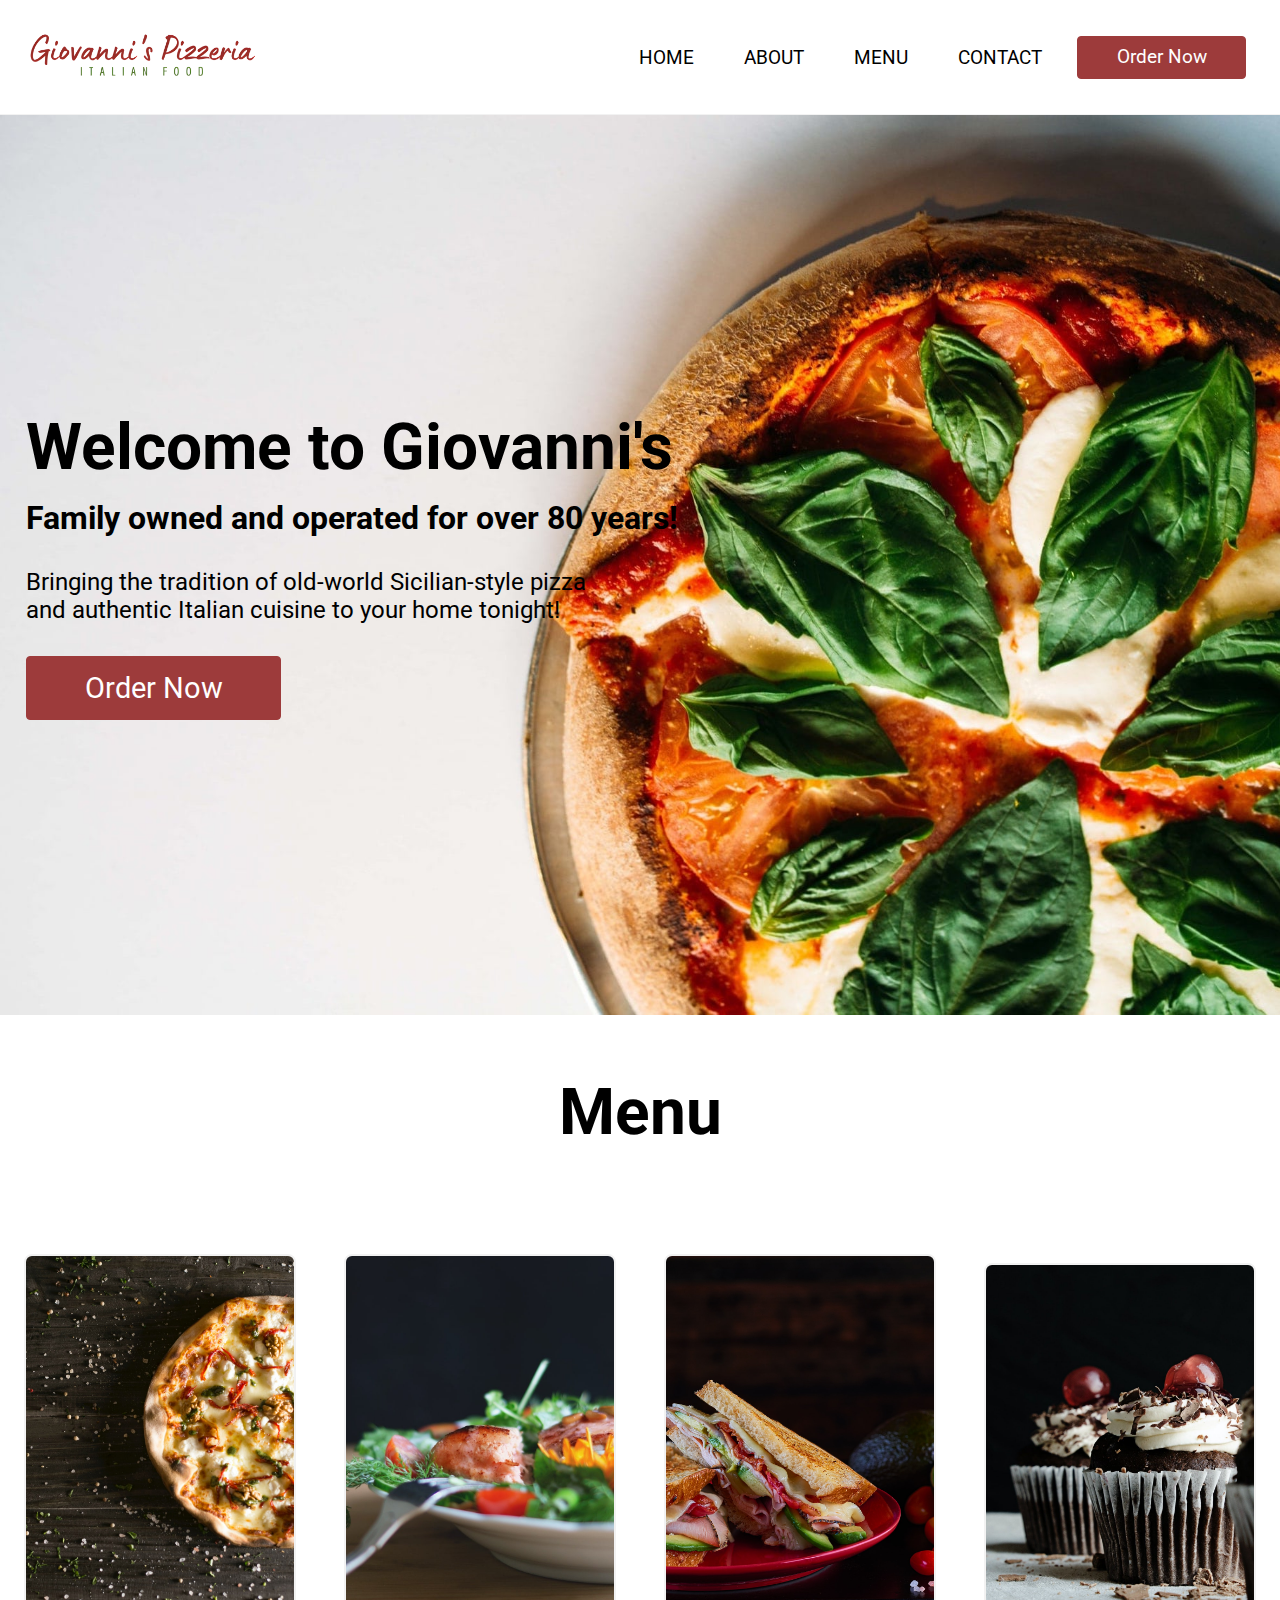
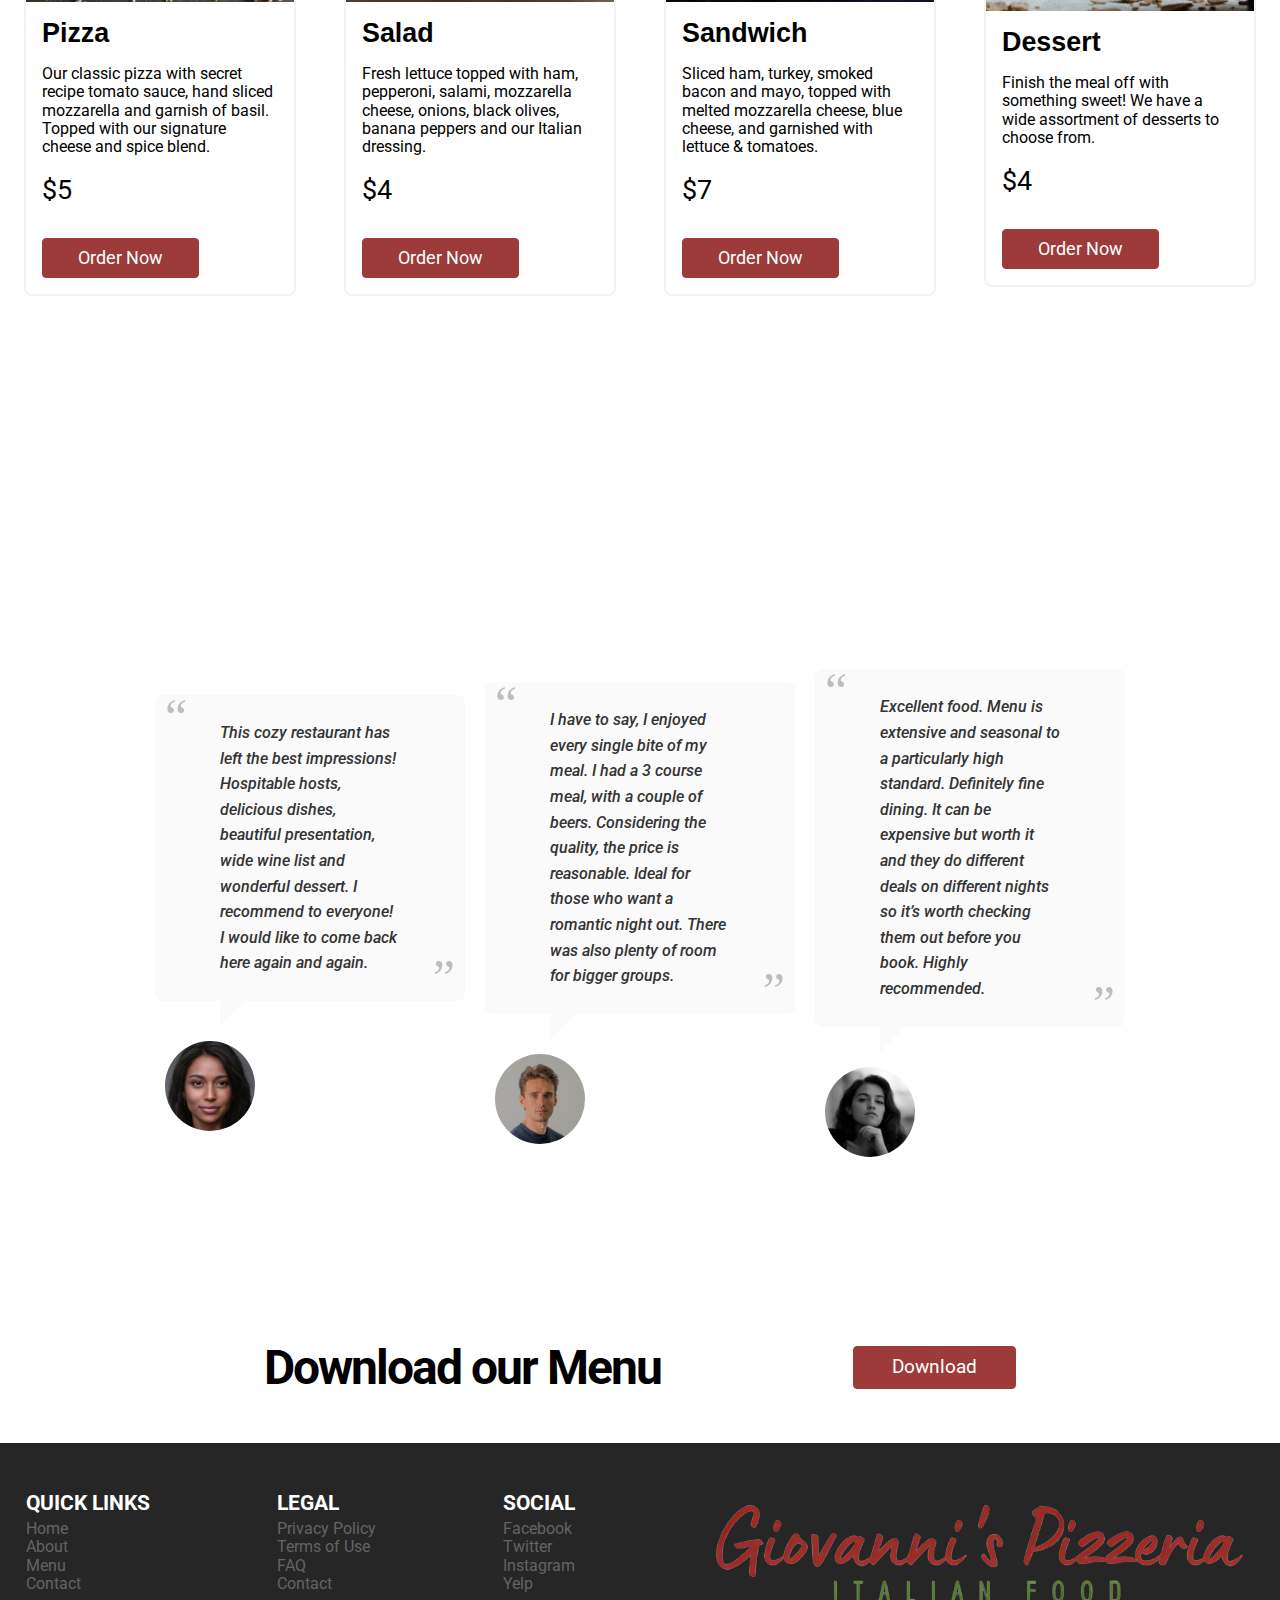
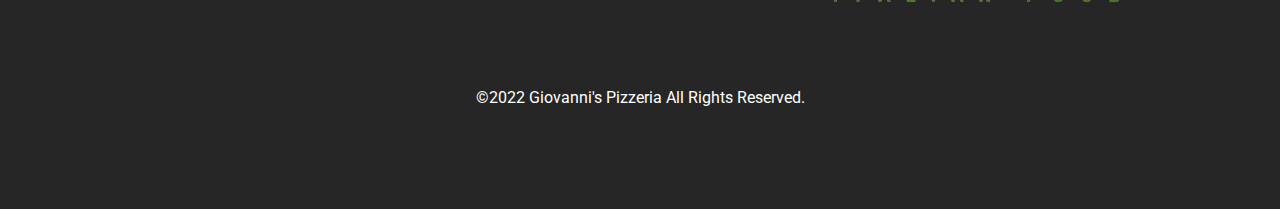
==== index.html @ cd360b67 "Fix: Added .png to the end of the tab icon images" ====
<!DOCTYPE html>
<html lang="en">

<head>
    <meta charset="UTF-8">
    <meta http-equiv="X-UA-Compatible" content="IE=edge">
    <meta name="viewport" content="width=device-width, initial-scale=1.0">
    <meta http-equiv="X-UA-Compatible" content="ie=edge">
    <title>Giovanni's Pizzeria</title>
    <link rel="shortcut icon" type="image/x-icon" href="/Images/GiovannisPizzeria_Icon.png">
    <link rel="apple-touch-icon" href="/Images/GiovannisPizzeria_Icon.png" />
    <meta name="title" content="Giovanni's Pizzeria Restaurant">
    <meta name="description" content="Giovanni's Pizzeria Restaurant">

    <!-- Open Graph / Facebook -->
    <meta property="og:type" content="website">
    <meta property="og:url" content="https://giovannispizzeria.netlify.app/">
    <meta property="og:title" content="Giovanni's Pizzeria Restaurant">
    <meta property="og:description" content="Giovanni's Pizzeria Restaurant">
    <meta property="og:image" content="/Images/GiovannisPizzeria_Photo.png">

    <!-- Twitter -->
    <meta property="twitter:card" content="summary_large_image">
    <meta property="twitter:url" content="https://giovannispizzeria.netlify.app/">
    <meta property="twitter:title" content="Giovanni's Pizzeria Restaurant">
    <meta property="twitter:description" content="Giovanni's Pizzeria Restaurant">
    <meta property="twitter:image" content="/Images/GiovannisPizzeria_Photo.png">

    <!--CSS-->
    <link rel="stylesheet" type="text/css" href="CSS/normalize.css">
    <link rel="stylesheet" type="text/css" href="CSS/style.css">
    <link rel="stylesheet" href="https://cdnjs.cloudflare.com/ajax/libs/font-awesome/6.1.1/css/all.min.css"
        integrity="sha512-KfkfwYDsLkIlwQp6LFnl8zNdLGxu9YAA1QvwINks4PhcElQSvqcyVLLD9aMhXd13uQjoXtEKNosOWaZqXgel0g=="
        crossorigin="anonymous" referrerpolicy="no-referrer" />

</head>

<body>
    <!-- NAVBAR SECTION -->
    <div class="header header-container">
        <header>
            <!-- <div class="brand"><h1>Website</h1></div> -->
            <div class="brand-logo">
                <a href="/index.html"><img src="/Images/GiovannisPizzeria_Logo.png" alt="Brand Logo" loading="lazy"></a>
            </div>
            <div class="navBar">
                <nav>
                    <ul class="nav-list">
                        <li><a href="/index.html">Home</a></li>
                        <li><a href="/about.html">About</a></li>
                        <li><a href="/menu.html">Menu</a></li>
                        <li><a href="/contact.html">Contact</a></li>
                    </ul>
                    <div class="navBar-button">
                        <a href="#">Order Now</a>
                    </div>
                </nav>
                <div class="hamburger-Menu">
                    <div class="bar"></div>
                </div>
            </div>
        </header>
    </div>
    <!-- END OF NAVBAR SECTION -->

    <!-- HERO SECTION -->
    <section id="hero">
        <div class="container">
            <div class="info">
                <h1>Welcome to Giovanni's</h1>
                <h2>Family owned and operated for over 80 years!</h2>
                <p>Bringing the tradition of old-world Sicilian-style pizza and authentic Italian cuisine to your home
                    tonight!</p>
                <a href="#">Order Now</a>
            </div>
        </div>
    </section>
    <!-- END OF HERO SECTION -->

    <!-- MENU SECTION -->
    <section id="menu">
        <h1 class="menu__Title">Menu</h1>
        <div class="menu__items-Container">
            <!-- Menu Item 1 -->
            <div class="menu__item">
                <article class="menu__item-Contents">
                    <div class="menu__item--photo">
                        <img src="/Images/menu_item1_pizza.jpg" width="1500" height="1368"
                            alt="Giovanni Pizzeria Pizza Menu Item" loading="lazy">
                    </div>
                    <div class="menu__item-info">
                        <h1 class="menu__item--title">Pizza</h1>
                        <p class="menu__item--desc">Our classic pizza with secret recipe tomato sauce, hand sliced
                            mozzarella and garnish of basil. Topped with our signature cheese and spice blend.
                        </p>
                        <br />
                        <p class="menu__item--value">$5</p>
                        <button class="menu__item--buy" type="button">Order Now</button>
                    </div>
                </article>
            </div>
            <!-- END OF MENU ITEM 1 -->

            <!-- Menu Item 2 -->
            <div class="menu__item">
                <article class="menu__item-Contents">
                    <div class="menu__item--photo">
                        <img src="/Images/menu_item2_salad.jpg" alt="Giovanni Pizzeria Salad Menu Item" loading="lazy">
                    </div>
                    <div class="menu__item-info">
                        <h1 class="menu__item--title">Salad</h1>
                        <p class="menu__item--desc"> Fresh lettuce topped with ham, pepperoni, salami, mozzarella
                            cheese, onions, black olives, banana peppers and our Italian dressing.</p>
                        <br />
                        <p class="menu__item--value">$4</p>
                        <button class="menu__item--buy" type="button">Order Now</button>
                    </div>
                </article>
            </div>
            <!-- END OF MENU ITEM 2 -->

            <!-- MENU ITEM 3 -->
            <div class="menu__item">
                <article class="menu__item-Contents">
                    <div class="menu__item--photo">
                        <img src="/Images/menu_item3_sandwich.jpg" alt="Giovanni Pizzeria Sandwich Menu Item">
                    </div>
                    <div class="menu__item-info">
                        <h1 class="menu__item--title">Sandwich</h1>
                        <p class="menu__item--desc">Sliced ham, turkey, smoked bacon and mayo, topped with melted
                            mozzarella cheese, blue cheese, and garnished with lettuce & tomatoes.
                        </p>
                        <br />
                        <p class="menu__item--value">$7</p>
                        <button class="menu__item--buy" type="button">Order Now</button>
                    </div>
                </article>
            </div>
            <!-- END OF MENU ITEM 3 -->

            <!-- MENU ITEM 4 -->
            <div class="menu__item">
                <article class="menu__item-Contents">
                    <div class="menu__item--photo">
                        <img src="/Images/menu_item4_dessert.jpg" alt="Giovanni Pizzeria Dessert Menu Item"
                            loading="lazy">
                    </div>
                    <div class="menu__item-info">
                        <h1 class="menu__item--title">Dessert</h1>
                        <p class="menu__item--desc">Finish the meal off with something sweet! We have a wide assortment
                            of desserts to choose from.</p>
                        <br />
                        <p class="menu__item--value">$4</p>
                        <button class="menu__item--buy" type="button">Order Now</button>
                    </div>
                </article>
            </div>
            <!-- END OF MENU ITEM 4 -->
        </div>
    </section>
    <!-- END OF MENU SECTION -->

    <!-- REVIEWS SECTION -->
    <section id="reviews">
        <h1 class="reviews__Title">Reviews</h1>
        <div class="reviews__container">
            <figure class="reviews__Comment">
                <blockquote>This cozy restaurant has left the best impressions! Hospitable hosts, delicious dishes,
                    beautiful presentation, wide wine list and wonderful dessert. I recommend to everyone! I would like
                    to come back here again and again.
                    <div class="arrow"></div>
                </blockquote>
                <img src="/Images/review1.jpg" alt="Giovanni's Pizzeria Reviewers Photo" />
                <div class="reviewer">
                    <h5>Jane Doe <span><br /> Google Inc.</span></h5>
                </div>
            </figure>
            <figure class="reviews__Comment hover">
                <blockquote> I have to say, I enjoyed every single bite of my meal. I had a 3 course meal, with
                    a couple of beers. Considering the quality, the price is reasonable. Ideal for those who want a
                    romantic night out. There was also plenty of room for bigger groups.
                    <div class="arrow"></div>
                </blockquote>
                <img src="/Images/review2.jpg" alt="Giovanni's Pizzeria Reviewers Photo" />
                <div class="reviewer">
                    <h5>John Doe<span><br /> Facebook</span></h5>
                </div>
            </figure>
            <figure class="reviews__Comment">
                <blockquote> Excellent food. Menu is extensive and seasonal to a particularly high standard. Definitely
                    fine dining. It can be expensive but worth it and they do different deals on different nights so
                    it’s worth checking them out before you book. Highly recommended.
                    <div class="arrow"></div>
                </blockquote>
                <img src="/Images/review3.jpg" alt="Giovanni's Pizzeria Reviewers Photo" />
                <div class="reviewer">
                    <h5>Janet Doe<span><br /> Twitter</span></h5>
                </div>
            </figure>
        </div>
    </section>
    <!-- END OF REVIEWS SECTION -->

    <!-- DOWNLOAD MENU SECTION-->
    <section class="downloadMenu">
        <div class="downloadMenu__container">
            <div class="downloadMenu--contents">
                <div class="downloadMenu--title">
                    <h2>Download our Menu</h2>
                </div>
                <div class="downloadMenu--button">
                    <!-- <button class="downloadMenu--clickBtn" type="button"><a href="#">Download</a></button> -->
                    <a href="/PDF/GiovannisPizzeria_Menu.pdf" download><button class="downloadMenu--clickBtn"
                            type="button">Download</button></a>

                </div>
            </div>

        </div>
    </section>
    <!-- END OF DOWNLOAD MENU SECTION -->

    <!-- FOOTER SECTION-->
    <section id="footer">
        <footer>
            <div class="footer__container">
                <div class="footer__menu__list">
                    <h2>Quick Links</h2>
                    <ul>
                        <li><a href="/index.html" class="footer__menu__item">Home</a></li>
                        <li><a href="/about.html" class="footer__menu__item">About</a></li>
                        <li><a href="/menu.html" class="footer__menu__item">Menu</a></li>
                        <li><a href="/contact.html" class="footer__menu__item">Contact</a></li>
                    </ul>
                </div>
                <div class="footer__menu__list">
                    <h2>Legal</h2>
                    <ul>
                        <li><a href="#" class="footer__menu__item">Privacy Policy</a></li>
                        <li><a href="#" class="footer__menu__item">Terms of Use</a></li>
                        <li><a href="#" class="footer__menu__item">FAQ</a></li>
                        <li><a href="#" class="footer__menu__item">Contact</a></li>
                    </ul>
                </div>
                <div class="footer__menu__list">
                    <h2>Social</h2>
                    <ul>
                        <li><a href="https://www.facebook.com/" target="_blank" class="footer__menu__item">Facebook</a>
                        </li>
                        <li><a href="https://www.twitter.com/" target="_blank" class="footer__menu__item">Twitter</a>
                        </li>
                        <li><a href="https://www.instagram.com/" target="_blank"
                                class="footer__menu__item">Instagram</a></li>
                        <li><a href="https://www.yelp.com/" target="_blank" class="footer__menu__item">Yelp</a></li>
                    </ul>
                </div>
                <div class="footer__company-logo">
                    <div class="company-logo">
                        <a href="#"><img src="/Images/GiovannisPizzeria_Logo.png" alt="Brand Logo" loading="lazy"></a>
                    </div>
                </div>
            </div>

            <div class="footer__rights">
                <div class="footer__rights__container">
                    <p class="center">
                        ©2022 Giovanni's Pizzeria All Rights Reserved.
                    </p>
                </div>
            </div>
        </footer>
    </section>
    <!-- END OF FOOTER SECTION-->



    <!--Javascript-->
    <script src="JS/script.js"></script>

</body>

</html>
---- CSS/style.css ----
@import url("https://fonts.googleapis.com/css2?family=Roboto&display=swap");

* {
  margin: 0;
  padding: 0;
  box-sizing: border-box;
}

html {
  font-family: "Roboto";
  overflow-x: hidden;
  font-size: 16px;
  scroll-behavior: smooth;
}

a,
a:hover,
a:focus,
a:active {
  text-decoration: none;
  color: inherit;
}

a {
  color: inherit; /* Removes blue colors from links too */
  text-decoration: inherit; /* Removes no underline */
}

/*=============================== NAVBAR SECTION ===============================*/

.header {
  padding: 1.5rem;
  margin: 0 auto;
  width: 85%;
  font-size: 1.5rem;
}
.header header {
  width: 100%;
  display: flex;
  align-items: center;
  justify-content: center;
}

.header header .brand-logo img {
  width: 40%;
}

.header .navBar nav {
  display: flex;
  justify-content: center;
  align-items: center;
  flex-direction: column;
  /* position: absolute; */
  position: fixed;
  left: 0;
  top: 120px;
  background-color: gray;
  width: 100%;
  height: 100vh;
  text-align: center;
  padding: 20px 0;
  transition: 0.5s ease-in-out all;
  transform: translateX(100%);
}

.header .navBar nav.nav-toggle {
  transform: translateX(0);
}

.header header .navBar .nav-list {
  list-style-type: none;
  display: flex;
  flex-direction: column;
  padding-bottom: 10px;
}

/* .header header .navBar .nav-list li {
  padding: 5px 0;
} */

.header header .navBar .nav-list li a {
  font-size: 3rem;
  text-decoration: none;
  color: white;
  text-transform: uppercase;
  padding: 0 25px;
  line-height: 55px;
  display: block;
}

.header .navBar nav .nav-list li a:hover {
  background-color: #9d3b3b;
  color: white;
}

.header header .navBar .navBar-button {
  padding: 10px;
  display: block;
  width: 100%;
  /* border-top: 0.5px solid rgba(255, 255, 255, 0.733); */
}

.header header .navBar .navBar-button a {
  display: inline-block;
  padding: 0.5em 2em;
  font-size: 1.2rem;
  border-radius: 4px;
  background-color: #9d3b3b;
  border: 1px #9d3b3b solid;
  color: white;
  text-decoration: none;
  white-space: nowrap;
}

.header header .navBar .navBar-button a:hover {
  background-color: white;
  color: #9d3b3b;
  border: 1px #9d3b3b solid;
}

.header .navBar .hamburger-Menu {
  display: inline-block;
  cursor: pointer;
  padding: 20px;
  border: 1px solid black;
}

.header .navBar .hamburger-Menu .bar {
  height: 2px;
  width: 20px;
  background-color: black;
  position: relative;
  transition: 0.5s ease all;
}

.header .navBar .hamburger-Menu .bar::before,
.header .navBar .hamburger-Menu .bar::after {
  position: absolute;
  content: "";
  height: 2px;
  width: 20px;
  background-color: black;
  transition: 0.5s ease all;
}

.header .navBar .hamburger-Menu .bar::before {
  top: -5px;
  left: 0;
}

.header .navBar .hamburger-Menu .bar::after {
  bottom: -5px;
  left: 0;
}

.header .navBar .hamburger-Menu.close .bar::before {
  top: 0;
  transform: rotate(45deg);
}

.header .navBar .hamburger-Menu.close .bar::after {
  top: 0;
  transform: rotate(-45deg);
}

.header .navBar .hamburger-Menu.close .bar {
  background-color: transparent;
}

.header-container {
  width: 100%;
  display: flex;
  justify-content: center;
  align-items: center;
  height: auto;
  position: sticky;
  top: 0;
  z-index: 1000;
  background: white;
  border-bottom: 1px solid #f2f2f2;
}
/*=============================== END OF NAVBAR SECTION ===============================*/

/*=============================== HERO SECTION ===============================*/
#hero {
  width: 100%;
  height: 100vh;
  background: url("/Images/hero_Photo_1920x1281.jpg") no-repeat center / cover;

  /* The linear-gradient adds a overlay to improve text readability */
  /* background: linear-gradient(rgba(0, 0, 0, 0.455), rgba(0, 0, 0, 0.4111)),
    url("/Landing_Page_Template/Images/hero_Photo_1920x1281.jpg") no-repeat
      center / cover; */

  /* The color code will add that color to the entire section */
  /* color: white; */
}

.container {
  width: 90%;
  height: 100%;
  max-width: 1200px;
  /* margin: 0 auto; */
  display: flex;
  justify-content: center;
  align-items: center;
  /* To move the content to the right Part 1/2 */
  /* text-align: right; */
}

.container .info h1 {
  /* The html font-size is 18px. So 18 * 3 will be 54px/ Always use rem or em instead of px */
  font-size: 4rem;
  margin-bottom: 1rem;
}

.container .info h2 {
  font-size: 2rem;
  margin-bottom: 2rem;
}

.container .info p {
  font-size: 1.5rem;
  /* The reason why the p tag has 70% width
  is so that it doesn't stretch all the way across
   the .container. It only stretches 70% of the container  */
  max-width: 55%;
  /* To move the p tag to the right Part 2/2 */
  /* margin: 0 auto;
  margin-right: 0; */
}

.container .info a {
  text-decoration: none;
  display: inline-block;
  background-color: #9d3b3b;
  color: white;
  border: 1px #9d3b3b solid;
  border-radius: 4px;
  font-size: 1.8rem;
  padding: 0.5em 2em;
  margin-top: 2rem;
}

.container .info a:hover {
  background-color: white;
  color: #9d3b3b;
  border: 1px #9d3b3b solid;
}

/*=============================== END OF HERO SECTION ===============================*/

/*=============================== MENU SECTION ===============================*/
#menu {
  width: 100%;
  /* height: 100vh; */
  min-height: 100vh;
  padding: 45px 0;
}

.menu__Title {
  font-size: 4rem;
  margin: 1rem 0;
  text-align: center;
}

.menu__items-Container {
  width: 100%;
  height: 100%;
  margin: 5rem 0;
  display: flex;
  justify-content: center;
  align-items: center;
  flex-wrap: wrap;
}

.menu__item {
  /* width: clamp(320px, 65%, 65%); */
  /* width: clamp(320px, 35%, 35%); */
  flex: 1 0 21%; /* explanation below */
  width: clamp(23ch, 60%, 46ch);
  padding: 24px;
}

.menu__item-Contents {
  border: 2px solid #f2f2f2;
  border-radius: 8px;
  overflow: hidden;
}

.menu__item,
.menu__item--photo {
  display: flex;
  flex-wrap: wrap;
  align-items: center;
}

.menu__item--photo {
  flex: 3 1 30ch;
  height: calc(282px + 5vw);
  overflow: hidden;
}

.menu__item--photo img {
  max-width: 100%;
  min-height: 100%;
  width: auto;
  height: auto;
  object-fit: cover;
  object-position: 50% 50%;
}

.menu__item-info {
  padding: 1rem;
}

.menu__item--title {
  /* margin: 0; */
  margin-bottom: 1rem;
  font-size: clamp(1.4em, 2.1vw, 2.1em);
  font-family: "Roboto Slab", Helvetica, Arial, sans-serif;
}
/* .menu__item--title a {
  text-decoration: none;
  color: inherit;
} */

.menu__item--value {
  font-size: clamp(1.4em, 2.1vw, 1.7em);
}

.menu__item--buy {
  text-decoration: none;
  display: inline-block;
  background-color: #9d3b3b;
  color: white;
  border: 1px #9d3b3b solid;
  border-radius: 4px;
  font-size: 1.1rem;
  padding: 0.5em 2em;
  margin-top: 2rem;
}

.menu__item--buy:hover {
  background-color: white;
  color: #9d3b3b;
  border: 1px #9d3b3b solid;
  cursor: pointer;
}
/*=============================== END OF MENU SECTION =============================== */

/*=============================== REVIEWS SECTION =============================== */
#reviews {
  position: relative;
  padding: 45px 0;
  text-align: center;
  background: linear-gradient(
      rgba(157, 59, 59, 0.502),
      rgba(157, 59, 59, 0.902)
    ),
    url(../Images/reviewsSection_bg.jpg);
  background-attachment: fixed;
  background-position: center;
  background-repeat: no-repeat;
  background-size: cover;
  /* min-height: 100vh; */
}

.reviews__Title {
  color: #ffffff;
  font-size: 4rem;
  margin: 1rem 0;
  text-align: center;
}

.reviews__container {
  width: 100%;
  height: 100%;
  margin: 5rem 0;
  display: flex;
  justify-content: center;
  align-items: center;
  flex-wrap: wrap;
  /* min-height: 100vh; */
}

figure.reviews__Comment {
  /* font-family: "Raleway", Arial, sans-serif; */
  position: relative;
  overflow: hidden;
  margin: 10px;
  min-width: 220px;
  max-width: 310px;
  width: 100%;
  color: #333;
  text-align: left;
  box-shadow: none !important;
}
figure.reviews__Comment * {
  -webkit-box-sizing: border-box;
  box-sizing: border-box;
  -webkit-transition: all 0.35s cubic-bezier(0.25, 0.5, 0.5, 0.9);
  transition: all 0.35s cubic-bezier(0.25, 0.5, 0.5, 0.9);
}
figure.reviews__Comment img {
  max-width: 100%;
  vertical-align: middle;
  height: 90px;
  width: 90px;
  border-radius: 50%;
  margin: 40px 0 0 10px;
}
figure.reviews__Comment blockquote {
  display: block;
  border-radius: 8px;
  position: relative;
  background-color: #fafafa;
  /* padding: 25px 50px 30px 50px; */
  padding: 25px 65px;
  font-size: 1em;
  font-weight: 500;
  margin: 0;
  line-height: 1.6em;
  font-style: italic;
}
figure.reviews__Comment blockquote:before,
figure.reviews__Comment blockquote:after {
  font-family: "FontAwesome";
  content: "\201C";
  position: absolute;
  font-size: 50px;
  opacity: 0.3;
  font-style: normal;
}
figure.reviews__Comment blockquote:before {
  top: 10px;
  left: 10px;
}
figure.reviews__Comment blockquote:after {
  content: "\201D";
  right: 10px;
  bottom: 10px;
}
figure.reviews__Comment .arrow {
  top: 100%;
  width: 0;
  height: 0;
  border-left: 0 solid transparent;
  border-right: 25px solid transparent;
  border-top: 25px solid #fafafa;
  margin: 0;
  position: absolute;
}
figure.reviews__Comment .reviewer {
  position: absolute;
  bottom: 45px;
  padding: 0 10px 0 120px;
  margin: 0;
  text-transform: uppercase;
  color: #ffffff;
  -webkit-transform: translateY(50%);
  transform: translateY(50%);
}
figure.reviews__Comment .reviewer h5 {
  opacity: 0.8;
  margin: 0;
  font-weight: 800;
}
figure.reviews__Comment .reviewer h5 span {
  font-weight: 400;
  text-transform: none;
  padding-left: 5px;
  font-size: 0.6rem;
}
/*=============================== END OF REVIEWS SECTION =============================== */

/*===============================  DOWNLOAD MENU SECTION =============================== */
.downloadMenu {
  display: flex;
  justify-content: center;
  align-items: center;
  flex-wrap: wrap;
}

.downloadMenu__container {
  display: flex;
  justify-content: center;
  align-items: center;
  flex-wrap: wrap;
  margin: 2rem 0;
}

.downloadMenu--contents {
  display: flex;
  justify-content: center;
  align-items: center;
  flex-wrap: nowrap;
  margin: 1rem;
}

.downloadMenu--title h2 {
  display: inline-block;
  font-size: 3rem;
  letter-spacing: -2px;
  margin: 0 15vw 0 0;
}

/* .downloadMenu--button button a {
  font-size: calc(17pt + 1.25vw);
  letter-spacing: 3px;
} */

.downloadMenu--clickBtn {
  text-decoration: none;
  display: inline-block;
  background-color: #9d3b3b;
  color: white;
  border: 1px #9d3b3b solid;
  border-radius: 4px;
  font-size: 1.2rem;
  padding: 0.5em 2em;
}

.downloadMenu--clickBtn:hover {
  background-color: white;
  color: #9d3b3b;
  border: 1px #9d3b3b solid;
  cursor: pointer;
}

/*=============================== END OF DOWNLOAD MENU SECTION =============================== */

/*=============================== FOOTER SECTION ===============================*/
#footer {
  color: #fff;
  font-size: 1em;
  padding: 38px 0;
  box-sizing: border-box;
  background: #262626;
  width: 100%;
}

.footer__container {
  display: flex;
  justify-content: space-between;
  align-items: flex-start;
  flex-wrap: wrap;
  width: 100%;
  max-width: 1400px;
  box-sizing: border-box;
  padding: 0 2%;
  margin: 0 auto;
}

#footer .footer__container .footer__menu__list {
  display: inline-block;
}

.footer__menu__list h2 {
  color: #fff;
  margin: 10px 0 5px;
  font-size: calc(12pt + 0.4vw);
  font-weight: 700;
  text-transform: uppercase;
}

.footer__menu__list ul {
  width: 100%;
  padding: 0;
  margin: 0;
}

.footer__menu__list ul li {
  list-style: none;
  padding: 0;
  margin: 0;
  color: rgba(101, 99, 99, 1);
}

.footer__menu__list ul li a:hover {
  color: rgb(255, 255, 255);
}

#footer img {
  display: inline-block;
  max-width: 100%;
  height: auto;
}

.footer__company-logo {
  width: 45%;
}

.footer__rights {
  text-align: center;
  font-size: 0.8em;
  /* margin: 4rem 0 0 0; */
  padding: 4rem 0;
}

.footer__rights__container {
  width: 100%;
  max-width: 1400px;
  box-sizing: border-box;
  padding: 0 2%;
  margin: 0 auto;
}

.footer__rights .footer__rights__container .center {
  font-size: 1rem;
  color: white;
}
/*=============================== END OF FOOTER SECTION ===============================*/

/*=============================== ABOUT SECTION ===============================*/
.about {
  position: relative;
  width: 100%;
  padding: 2rem 0;
}

.about__Title {
  font-size: 4rem;
  margin: 1rem 0;
  text-align: center;
}

.about__container {
  width: 100%;
  max-width: 1140px;
  padding-right: 15px;
  padding-left: 15px;
  margin-right: auto;
  margin-left: auto;
  margin-top: 3rem;
}

.about__container-items {
  display: flex;
  align-items: center;
  flex-wrap: wrap;
  margin-right: -15px;
  margin-left: -15px;
}

.about__item1 {
  position: relative;
  width: 100%;
  padding-right: 15px;
  padding-left: 15px;
  flex: 0 0 41.666667%;
  max-width: 41.666667%;
}

.about .about-img {
  position: relative;
  height: 100%;
}

.about .about-img img {
  width: 100%;
  height: 100%;
  object-fit: cover;
  object-position: 50% 50%;
}

.about__item2 {
  position: relative;
  width: 100%;
  padding-right: 15px;
  padding-left: 15px;
  flex: 0 0 58.333333%;
  max-width: 58.333333%;
}

.about__item2-header {
  position: relative;
  width: 100%;
  margin-bottom: 30px;
  text-align: left;
}

.about_item2-header,
h2 {
  margin: 0;
  position: relative;
  font-size: 3.125rem;
  font-weight: 700;
}

.about_item2-text p {
  font-size: 1rem;
  line-height: 1.6em;
}

@media only screen and (max-width: 768px) {
  .about_item2-text p {
    font-size: 1.4rem;
  }
}

@media only screen and (max-width: 500px) {
  .about__container-items {
    flex-direction: column;
  }
  .about__item1 {
    order: 1;
    max-width: none;
  }
  .about__item2 {
    order: 2;
    max-width: none;
  }
  .about__item2-header {
    margin: 10px 0 10px 0;
  }
  .about_item2-header,
  p {
    font-size: 1rem;
  }
  .about_item2-header,
  h2 {
    font-size: 2.1rem;
  }
}
/*=============================== END OF ABOUT SECTION ===============================*/

/*=============================== CONTACT SECTION ===============================*/
#form {
  margin-bottom: 5%;
  margin-top: 3%;
}

.contact__Title {
  font-size: 4rem;
  margin: 1rem 0;
  text-align: center;
}

.form__content {
  padding-right: 15px;
  padding-left: 15px;
  margin-right: auto;
  margin-left: auto;
  width: 100%;
}

.form__container--content {
  padding-right: 15px;
  padding-left: 15px;
  margin-right: auto;
  margin-left: auto;
}

label {
  display: inline-block;
  max-width: 100%;
  margin-bottom: 5px;
  font-weight: 700;
  font-size: 1.6rem;
}

.btn-primary {
  background-color: #9d3b3b;
  color: white;
  border: 1px #9d3b3b solid;
  border-radius: 4px;
  font-size: 1.2rem;
  padding: 0.5em 2em;
}

.btn-primary:hover {
  background-color: white;
  color: #9d3b3b;
  border: 1px #9d3b3b solid;
  cursor: pointer;
}

form {
  padding: 20px;
  margin: 0 auto;
}
form div {
  padding: 5px;
}
label {
  display: block;
}
input + label {
  display: inline-block;
  margin-right: 10px;
}

input[type="text"],
input[type="email"],
textarea {
  border: 1px solid #999;
  padding: 5px;
  width: 100%;
}

@media only screen and (min-width: 1200px) {
  .form__content {
    width: 1170px;
  }
}

@media only screen and (min-width: 992px) {
  .form__content {
    width: 970px;
  }
}

@media only screen and (min-width: 768px) {
  .form__content {
    width: 750px;
  }
  label {
    font-size: 1rem;
  }
}
/*=============================== END OF CONTACT SECTION ===============================*/

/*=============================== MENU PAGE SECTION ===============================*/
#menuPage {
  position: relative;
  width: 100%;
  padding: 2rem 0;
}

.menuPage__Title {
  font-size: 4rem;
  margin: 1rem 0;
  text-align: center;
}

.menuPage__Container {
  display: flex;
  justify-content: center;
  margin: 2rem;
}

@media only screen and (max-width: 700px) {
  .menuPage__Image {
    width: 100%;
    height: 100%;
  }
}

/*=============================== END OF MENU PAGE SECTION ===============================*/

/*=============================== MEDIA QUERIES ===============================*/

/* MENU SECTION */
/* @media only screen and (max-width: 1660px) {
  .menu__item:nth-child(4) {
    flex: 1 0 21%;
  }
} */

/* END OF MENU SECTION */

/*=============================== NAVBAR MENU ===============================*/
@media only screen and (min-width: 1200px) {
  .header .navBar {
    width: auto;
  }
  .header .navBar nav {
    position: initial;
    transform: translate(0, 0);
    width: auto;
    height: auto;
    flex-direction: row;
    background-color: transparent;
    padding: 0;
  }
  .header .navBar nav .nav-list {
    display: flex;
    flex-direction: row;
    padding-bottom: 0;
  }
  .header .navBar nav .nav-list li {
    /* padding: 0 10px; */
    display: flex;
    align-items: center;
    justify-content: center;
    width: max-content;
  }
  .header .navBar nav .nav-list li a {
    color: black;
    font-size: 1.2rem;
  }
  .header .navBar .hamburger-Menu {
    display: none;
  }
}
/*=============================== END OF NAVBAR MENU ===============================*/

/*=============================== HERO SECTION ===============================*/
@media only screen and (max-width: 1000px) {
  #hero {
    background: linear-gradient(rgba(0, 0, 0, 0.455), rgba(0, 0, 0, 0.4111)),
      url("/Images/hero_Photo_1920x1281.jpg") no-repeat center / cover;
    color: white;
  }
}

@media only screen and (max-width: 865px) {
  .menu__item {
    flex: none;
  }
}

@media only screen and (max-width: 768px) {
  html {
    font-size: 10px;
  }
  #hero {
    background: linear-gradient(rgba(0, 0, 0, 0.455), rgba(0, 0, 0, 0.4111)),
      url("/Images/hero_Photo_1920x1281.jpg") no-repeat center / cover;
    color: white;
  }
  .container {
    text-align: center;
    margin: 0 auto;
  }

  .container .info h1 {
    font-size: 5rem;
    margin-bottom: 1rem;
  }
  .container .info h2 {
    font-size: 2rem;
    margin-bottom: 1.5rem;
  }

  .container .info p {
    margin: 0 auto;
    margin-right: 0;
    max-width: 100%;
    font-size: 1.4rem;
  }
  /*=============================== END OF HERO SECTION ===============================*/

  /*=============================== NAVBAR MENU ===============================*/
  .header header .navBar .navBar-button a {
    font-size: 1.8rem;
    padding: 0.5em 2em;
  }
  /*=============================== END OF NAVBAR MENU ===============================*/
  .menu__item--title {
    font-size: clamp(2.5em, 2.1vw, 2.1em);
  }
  .menu__item--desc {
    font-size: 1.3rem;
  }
  .menu__item--value {
    font-size: clamp(2.5em, 2.1vw, 1.7em);
  }
  .menu__item--buy {
    font-size: 1.5rem;
  }

  figure.reviews__Comment blockquote {
    font-size: 1.4rem;
  }
  figure.reviews__Comment .reviewer h5 {
    font-size: 1.25em;
  }
  figure.reviews__Comment .reviewer h5 span {
    font-size: 1rem;
  }

  .footer__menu__list ul li {
    font-size: calc(10pt + 0.4vw);
  }

  .header .navBar nav {
    top: 95px;
  }
}

@media only screen and (max-width: 850px) {
  #footer .footer__container {
    justify-content: space-around;
    text-align: center;
  }
  #footer .footer__company-logo {
    width: 100%;
    text-align: center;
    margin-top: 20px;
    padding-top: 20px;
    border-top: 1px dashed #909090;
  }
}

@media only screen and (max-width: 670px) {
  .header .navBar nav {
    top: 80px;
  }
}

/*=============================== MENU SECTION ===============================*/
@media only screen and (max-width: 540px) {
  .menu__item {
    width: 100%;
  }
}
/*=============================== END OF MENU SECTION ===============================*/
@media only screen and (max-width: 505px) {
  #footer {
    padding: 2rem;
  }

  #footer .footer__container {
    margin: 0;
  }

  #footer .mp-block-54 {
    width: 100%;
    text-align: center;
    margin-top: 20px;
    padding-top: 20px;
    border-top: 1px dashed #909090;
  }
}

@media only screen and (max-width: 500px) {
  #footer .footer__container .footer__menu__list {
    display: flex;
    justify-content: center;
    align-items: center;
    flex-wrap: wrap;
  }
}

/*=============================== NAVBAR MENU ===============================*/
@media only screen and (max-width: 435px) {
  .header header .brand-logo img {
    width: 80%;
  }
  .downloadMenu--title h2 {
    font-size: 1.6rem;
    letter-spacing: 0;
    margin: 0 12vw 0 0;
  }
}
/*=============================== END OF NAVBAR MENU ===============================*/
@media only screen and (max-width: 450px) {
  #footer .footer__container {
    flex-direction: column;
    align-items: center;
  }
}
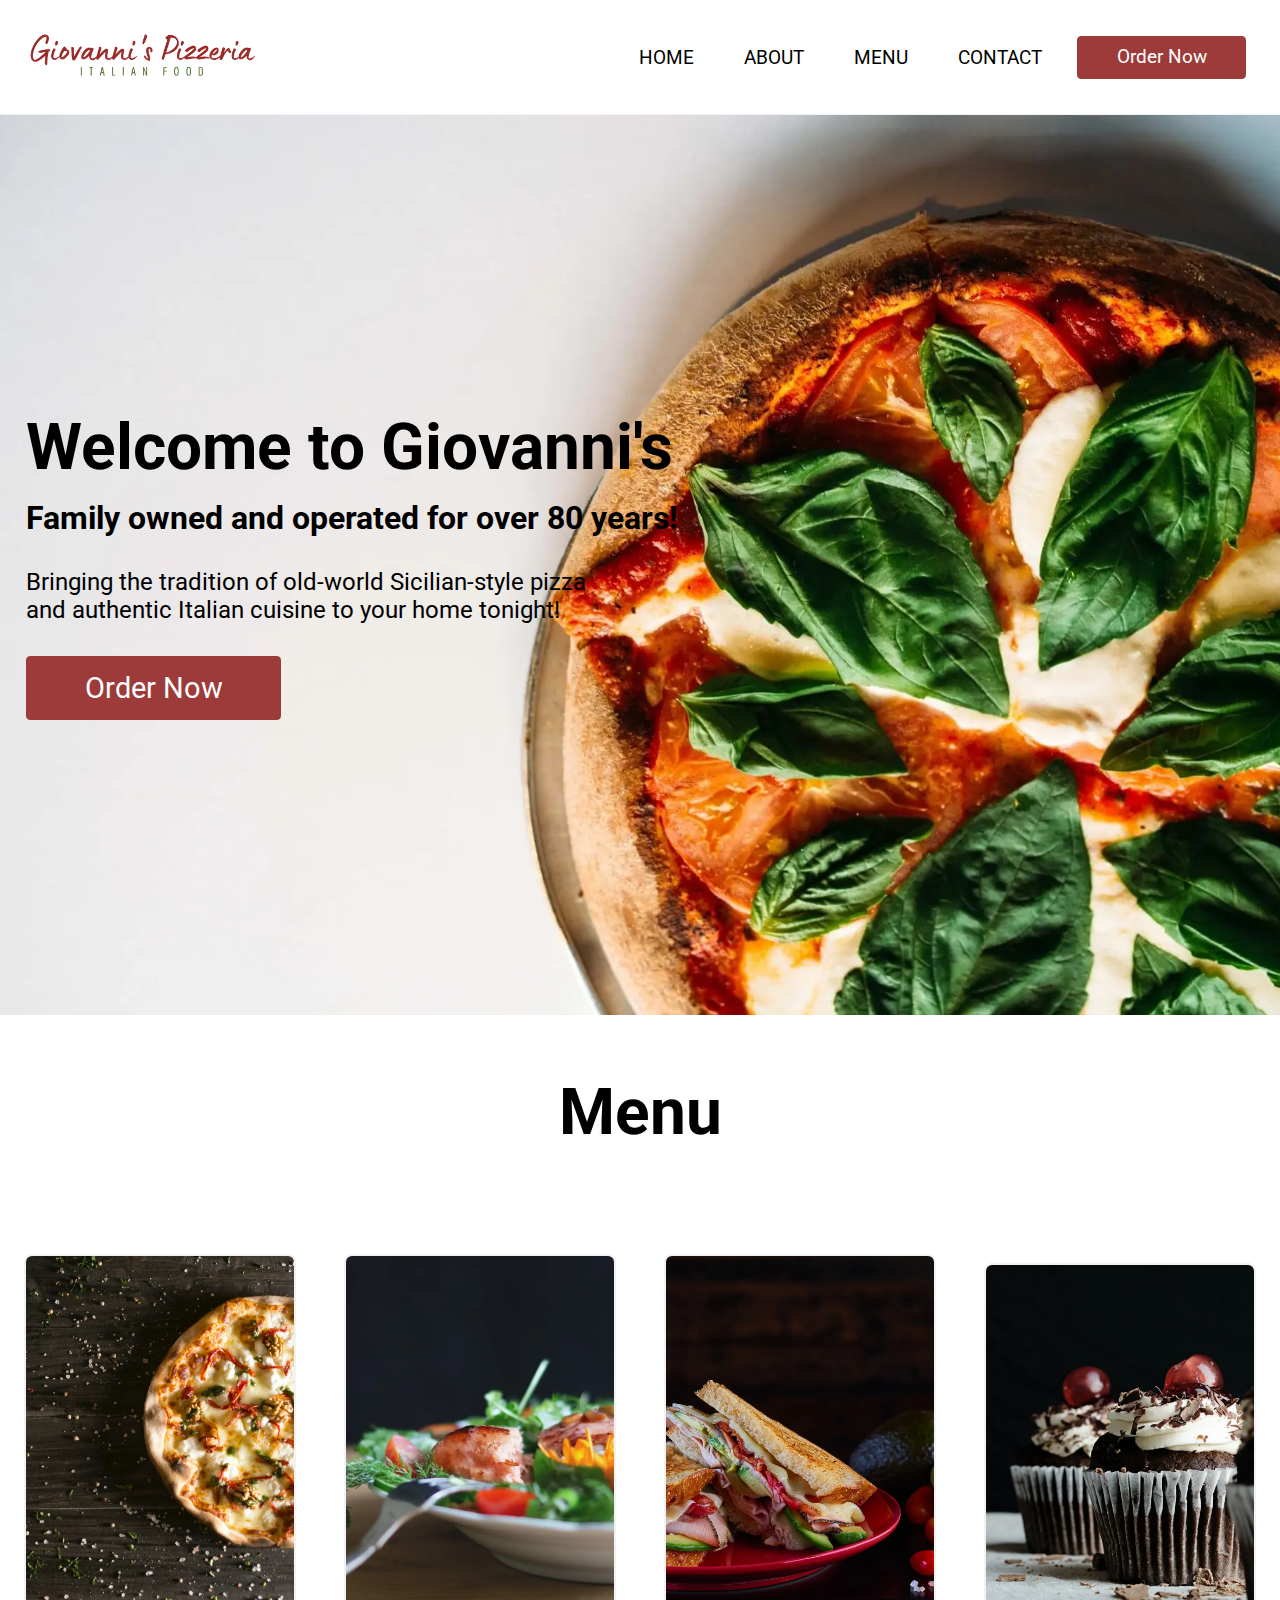
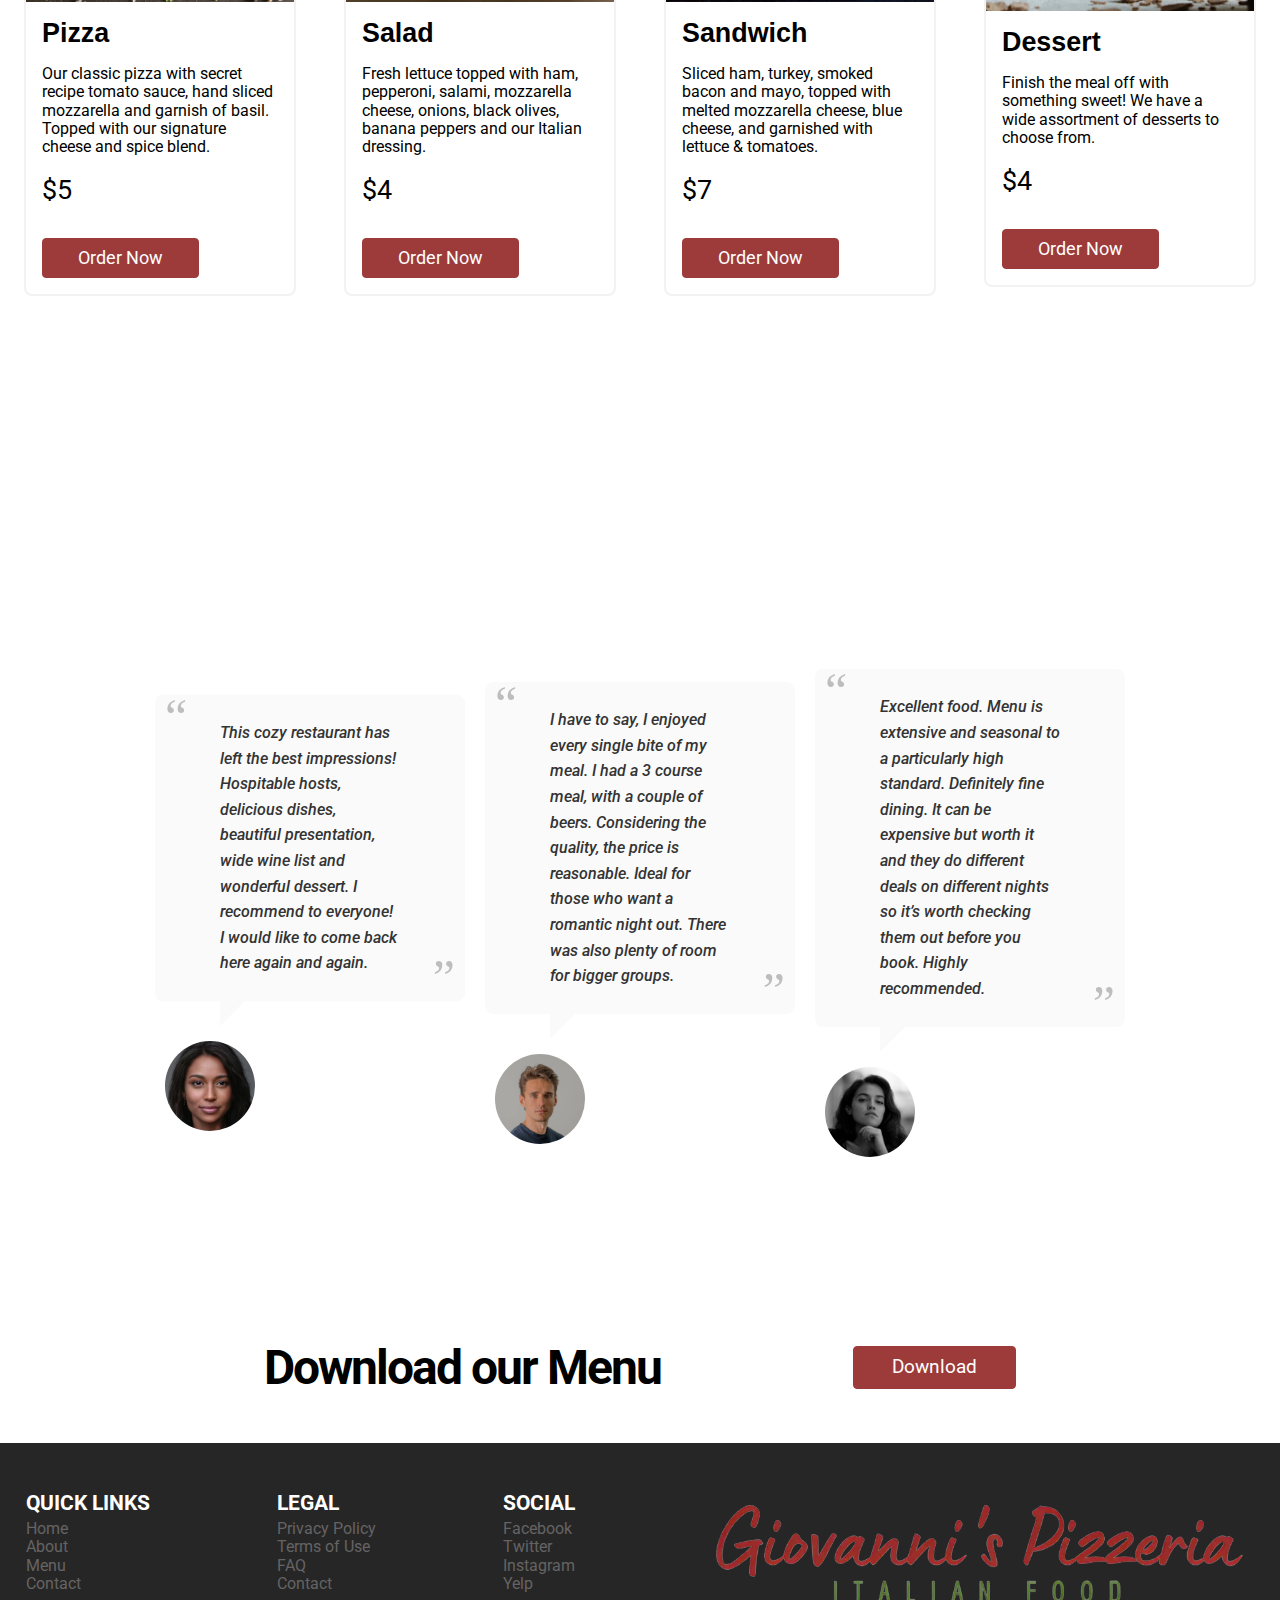
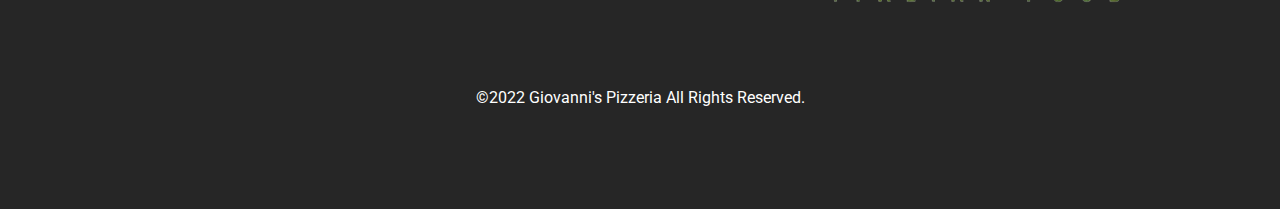
==== commit 5e95d224: "Changed photos to webp" ====
--- a/index.html
+++ b/index.html
@@ -5,10 +5,9 @@
     <meta charset="UTF-8">
     <meta http-equiv="X-UA-Compatible" content="IE=edge">
     <meta name="viewport" content="width=device-width, initial-scale=1.0">
-    <meta http-equiv="X-UA-Compatible" content="ie=edge">
     <title>Giovanni's Pizzeria</title>
-    <link rel="shortcut icon" type="image/x-icon" href="/Images/GiovannisPizzeria_Icon.png">
-    <link rel="apple-touch-icon" href="/Images/GiovannisPizzeria_Icon.png" />
+    <link rel="shortcut icon" type="image/x-icon" href="/Images/GiovannisPizzeria_Icon.webp">
+    <link rel="apple-touch-icon" href="/Images/GiovannisPizzeria_Icon.webp" />
     <meta name="title" content="Giovanni's Pizzeria Restaurant">
     <meta name="description" content="Giovanni's Pizzeria Restaurant">
 
@@ -17,14 +16,14 @@
     <meta property="og:url" content="https://giovannispizzeria.netlify.app/">
     <meta property="og:title" content="Giovanni's Pizzeria Restaurant">
     <meta property="og:description" content="Giovanni's Pizzeria Restaurant">
-    <meta property="og:image" content="/Images/GiovannisPizzeria_Photo.png">
+    <meta property="og:image" content="/Images/GiovannisPizzeria_Photo.webp">
 
     <!-- Twitter -->
     <meta property="twitter:card" content="summary_large_image">
     <meta property="twitter:url" content="https://giovannispizzeria.netlify.app/">
     <meta property="twitter:title" content="Giovanni's Pizzeria Restaurant">
     <meta property="twitter:description" content="Giovanni's Pizzeria Restaurant">
-    <meta property="twitter:image" content="/Images/GiovannisPizzeria_Photo.png">
+    <meta property="twitter:image" content="/Images/GiovannisPizzeria_Photo.webp">
 
     <!--CSS-->
     <link rel="stylesheet" type="text/css" href="CSS/normalize.css">
@@ -41,7 +40,8 @@
         <header>
             <!-- <div class="brand"><h1>Website</h1></div> -->
             <div class="brand-logo">
-                <a href="/index.html"><img src="/Images/GiovannisPizzeria_Logo.png" alt="Brand Logo" loading="lazy"></a>
+                <a href="/index.html"><img src="/Images/GiovannisPizzeria_Logo.webp" alt="Brand Logo"
+                        loading="lazy"></a>
             </div>
             <div class="navBar">
                 <nav>
@@ -85,11 +85,11 @@
             <div class="menu__item">
                 <article class="menu__item-Contents">
                     <div class="menu__item--photo">
-                        <img src="/Images/menu_item1_pizza.jpg" width="1500" height="1368"
+                        <img src="/Images/menu_item1_pizza.webp" width="1500" height="1368"
                             alt="Giovanni Pizzeria Pizza Menu Item" loading="lazy">
                     </div>
                     <div class="menu__item-info">
-                        <h1 class="menu__item--title">Pizza</h1>
+                        <h2 class="menu__item--title">Pizza</h2>
                         <p class="menu__item--desc">Our classic pizza with secret recipe tomato sauce, hand sliced
                             mozzarella and garnish of basil. Topped with our signature cheese and spice blend.
                         </p>
@@ -105,10 +105,10 @@
             <div class="menu__item">
                 <article class="menu__item-Contents">
                     <div class="menu__item--photo">
-                        <img src="/Images/menu_item2_salad.jpg" alt="Giovanni Pizzeria Salad Menu Item" loading="lazy">
-                    </div>
-                    <div class="menu__item-info">
-                        <h1 class="menu__item--title">Salad</h1>
+                        <img src="/Images/menu_item2_salad.webp" alt="Giovanni Pizzeria Salad Menu Item" loading="lazy">
+                    </div>
+                    <div class="menu__item-info">
+                        <h2 class="menu__item--title">Salad</h2>
                         <p class="menu__item--desc"> Fresh lettuce topped with ham, pepperoni, salami, mozzarella
                             cheese, onions, black olives, banana peppers and our Italian dressing.</p>
                         <br />
@@ -123,10 +123,10 @@
             <div class="menu__item">
                 <article class="menu__item-Contents">
                     <div class="menu__item--photo">
-                        <img src="/Images/menu_item3_sandwich.jpg" alt="Giovanni Pizzeria Sandwich Menu Item">
-                    </div>
-                    <div class="menu__item-info">
-                        <h1 class="menu__item--title">Sandwich</h1>
+                        <img src="/Images/menu_item3_sandwich.webp" alt="Giovanni Pizzeria Sandwich Menu Item">
+                    </div>
+                    <div class="menu__item-info">
+                        <h2 class="menu__item--title">Sandwich</h2>
                         <p class="menu__item--desc">Sliced ham, turkey, smoked bacon and mayo, topped with melted
                             mozzarella cheese, blue cheese, and garnished with lettuce & tomatoes.
                         </p>
@@ -142,11 +142,11 @@
             <div class="menu__item">
                 <article class="menu__item-Contents">
                     <div class="menu__item--photo">
-                        <img src="/Images/menu_item4_dessert.jpg" alt="Giovanni Pizzeria Dessert Menu Item"
+                        <img src="/Images/menu_item4_dessert.webp" alt="Giovanni Pizzeria Dessert Menu Item"
                             loading="lazy">
                     </div>
                     <div class="menu__item-info">
-                        <h1 class="menu__item--title">Dessert</h1>
+                        <h2 class="menu__item--title">Dessert</h2>
                         <p class="menu__item--desc">Finish the meal off with something sweet! We have a wide assortment
                             of desserts to choose from.</p>
                         <br />
@@ -170,7 +170,7 @@
                     to come back here again and again.
                     <div class="arrow"></div>
                 </blockquote>
-                <img src="/Images/review1.jpg" alt="Giovanni's Pizzeria Reviewers Photo" />
+                <img src="/Images/review1.webp" alt="Giovanni's Pizzeria Reviewers Photo" />
                 <div class="reviewer">
                     <h5>Jane Doe <span><br /> Google Inc.</span></h5>
                 </div>
@@ -181,7 +181,7 @@
                     romantic night out. There was also plenty of room for bigger groups.
                     <div class="arrow"></div>
                 </blockquote>
-                <img src="/Images/review2.jpg" alt="Giovanni's Pizzeria Reviewers Photo" />
+                <img src="/Images/review2.webp" alt="Giovanni's Pizzeria Reviewers Photo" />
                 <div class="reviewer">
                     <h5>John Doe<span><br /> Facebook</span></h5>
                 </div>
@@ -192,7 +192,7 @@
                     it’s worth checking them out before you book. Highly recommended.
                     <div class="arrow"></div>
                 </blockquote>
-                <img src="/Images/review3.jpg" alt="Giovanni's Pizzeria Reviewers Photo" />
+                <img src="/Images/review3.webp" alt="Giovanni's Pizzeria Reviewers Photo" />
                 <div class="reviewer">
                     <h5>Janet Doe<span><br /> Twitter</span></h5>
                 </div>
@@ -209,10 +209,7 @@
                     <h2>Download our Menu</h2>
                 </div>
                 <div class="downloadMenu--button">
-                    <!-- <button class="downloadMenu--clickBtn" type="button"><a href="#">Download</a></button> -->
-                    <a href="/PDF/GiovannisPizzeria_Menu.pdf" download><button class="downloadMenu--clickBtn"
-                            type="button">Download</button></a>
-
+                    <a class="downloadMenu--clickBtn" href="/PDF/GiovannisPizzeria_Menu.pdf" download>Download</a>
                 </div>
             </div>
 
@@ -256,7 +253,7 @@
                 </div>
                 <div class="footer__company-logo">
                     <div class="company-logo">
-                        <a href="#"><img src="/Images/GiovannisPizzeria_Logo.png" alt="Brand Logo" loading="lazy"></a>
+                        <a href="#"><img src="/Images/GiovannisPizzeria_Logo.webp" alt="Brand Logo" loading="lazy"></a>
                     </div>
                 </div>
             </div>
--- a/CSS/style.css
+++ b/CSS/style.css
@@ -50,7 +50,6 @@
   justify-content: center;
   align-items: center;
   flex-direction: column;
-  /* position: absolute; */
   position: fixed;
   left: 0;
   top: 120px;
@@ -73,10 +72,6 @@
   flex-direction: column;
   padding-bottom: 10px;
 }
-
-/* .header header .navBar .nav-list li {
-  padding: 5px 0;
-} */
 
 .header header .navBar .nav-list li a {
   font-size: 3rem;
@@ -97,7 +92,6 @@
   padding: 10px;
   display: block;
   width: 100%;
-  /* border-top: 0.5px solid rgba(255, 255, 255, 0.733); */
 }
 
 .header header .navBar .navBar-button a {
@@ -185,31 +179,19 @@
 #hero {
   width: 100%;
   height: 100vh;
-  background: url("/Images/hero_Photo_1920x1281.jpg") no-repeat center / cover;
-
-  /* The linear-gradient adds a overlay to improve text readability */
-  /* background: linear-gradient(rgba(0, 0, 0, 0.455), rgba(0, 0, 0, 0.4111)),
-    url("/Landing_Page_Template/Images/hero_Photo_1920x1281.jpg") no-repeat
-      center / cover; */
-
-  /* The color code will add that color to the entire section */
-  /* color: white; */
+  background: url("/Images/hero_Photo_1920x1281.webp") no-repeat center / cover;
 }
 
 .container {
   width: 90%;
   height: 100%;
   max-width: 1200px;
-  /* margin: 0 auto; */
   display: flex;
   justify-content: center;
   align-items: center;
-  /* To move the content to the right Part 1/2 */
-  /* text-align: right; */
 }
 
 .container .info h1 {
-  /* The html font-size is 18px. So 18 * 3 will be 54px/ Always use rem or em instead of px */
   font-size: 4rem;
   margin-bottom: 1rem;
 }
@@ -221,13 +203,7 @@
 
 .container .info p {
   font-size: 1.5rem;
-  /* The reason why the p tag has 70% width
-  is so that it doesn't stretch all the way across
-   the .container. It only stretches 70% of the container  */
   max-width: 55%;
-  /* To move the p tag to the right Part 2/2 */
-  /* margin: 0 auto;
-  margin-right: 0; */
 }
 
 .container .info a {
@@ -253,7 +229,6 @@
 /*=============================== MENU SECTION ===============================*/
 #menu {
   width: 100%;
-  /* height: 100vh; */
   min-height: 100vh;
   padding: 45px 0;
 }
@@ -275,9 +250,7 @@
 }
 
 .menu__item {
-  /* width: clamp(320px, 65%, 65%); */
-  /* width: clamp(320px, 35%, 35%); */
-  flex: 1 0 21%; /* explanation below */
+  flex: 1 0 21%;
   width: clamp(23ch, 60%, 46ch);
   padding: 24px;
 }
@@ -315,15 +288,10 @@
 }
 
 .menu__item--title {
-  /* margin: 0; */
   margin-bottom: 1rem;
   font-size: clamp(1.4em, 2.1vw, 2.1em);
   font-family: "Roboto Slab", Helvetica, Arial, sans-serif;
 }
-/* .menu__item--title a {
-  text-decoration: none;
-  color: inherit;
-} */
 
 .menu__item--value {
   font-size: clamp(1.4em, 2.1vw, 1.7em);
@@ -358,12 +326,11 @@
       rgba(157, 59, 59, 0.502),
       rgba(157, 59, 59, 0.902)
     ),
-    url(../Images/reviewsSection_bg.jpg);
+    url(../Images/reviewsSection_bg.webp);
   background-attachment: fixed;
   background-position: center;
   background-repeat: no-repeat;
   background-size: cover;
-  /* min-height: 100vh; */
 }
 
 .reviews__Title {
@@ -381,11 +348,9 @@
   justify-content: center;
   align-items: center;
   flex-wrap: wrap;
-  /* min-height: 100vh; */
 }
 
 figure.reviews__Comment {
-  /* font-family: "Raleway", Arial, sans-serif; */
   position: relative;
   overflow: hidden;
   margin: 10px;
@@ -415,7 +380,6 @@
   border-radius: 8px;
   position: relative;
   background-color: #fafafa;
-  /* padding: 25px 50px 30px 50px; */
   padding: 25px 65px;
   font-size: 1em;
   font-weight: 500;
@@ -505,11 +469,6 @@
   margin: 0 15vw 0 0;
 }
 
-/* .downloadMenu--button button a {
-  font-size: calc(17pt + 1.25vw);
-  letter-spacing: 3px;
-} */
-
 .downloadMenu--clickBtn {
   text-decoration: none;
   display: inline-block;
@@ -594,7 +553,6 @@
 .footer__rights {
   text-align: center;
   font-size: 0.8em;
-  /* margin: 4rem 0 0 0; */
   padding: 4rem 0;
 }
 
@@ -850,17 +808,6 @@
 /*=============================== END OF MENU PAGE SECTION ===============================*/
 
 /*=============================== MEDIA QUERIES ===============================*/
-
-/* MENU SECTION */
-/* @media only screen and (max-width: 1660px) {
-  .menu__item:nth-child(4) {
-    flex: 1 0 21%;
-  }
-} */
-
-/* END OF MENU SECTION */
-
-/*=============================== NAVBAR MENU ===============================*/
 @media only screen and (min-width: 1200px) {
   .header .navBar {
     width: auto;
@@ -880,7 +827,6 @@
     padding-bottom: 0;
   }
   .header .navBar nav .nav-list li {
-    /* padding: 0 10px; */
     display: flex;
     align-items: center;
     justify-content: center;
@@ -894,13 +840,11 @@
     display: none;
   }
 }
-/*=============================== END OF NAVBAR MENU ===============================*/
-
-/*=============================== HERO SECTION ===============================*/
+
 @media only screen and (max-width: 1000px) {
   #hero {
     background: linear-gradient(rgba(0, 0, 0, 0.455), rgba(0, 0, 0, 0.4111)),
-      url("/Images/hero_Photo_1920x1281.jpg") no-repeat center / cover;
+      url("/Images/hero_Photo_1920x1281.webp") no-repeat center / cover;
     color: white;
   }
 }
@@ -908,75 +852,6 @@
 @media only screen and (max-width: 865px) {
   .menu__item {
     flex: none;
-  }
-}
-
-@media only screen and (max-width: 768px) {
-  html {
-    font-size: 10px;
-  }
-  #hero {
-    background: linear-gradient(rgba(0, 0, 0, 0.455), rgba(0, 0, 0, 0.4111)),
-      url("/Images/hero_Photo_1920x1281.jpg") no-repeat center / cover;
-    color: white;
-  }
-  .container {
-    text-align: center;
-    margin: 0 auto;
-  }
-
-  .container .info h1 {
-    font-size: 5rem;
-    margin-bottom: 1rem;
-  }
-  .container .info h2 {
-    font-size: 2rem;
-    margin-bottom: 1.5rem;
-  }
-
-  .container .info p {
-    margin: 0 auto;
-    margin-right: 0;
-    max-width: 100%;
-    font-size: 1.4rem;
-  }
-  /*=============================== END OF HERO SECTION ===============================*/
-
-  /*=============================== NAVBAR MENU ===============================*/
-  .header header .navBar .navBar-button a {
-    font-size: 1.8rem;
-    padding: 0.5em 2em;
-  }
-  /*=============================== END OF NAVBAR MENU ===============================*/
-  .menu__item--title {
-    font-size: clamp(2.5em, 2.1vw, 2.1em);
-  }
-  .menu__item--desc {
-    font-size: 1.3rem;
-  }
-  .menu__item--value {
-    font-size: clamp(2.5em, 2.1vw, 1.7em);
-  }
-  .menu__item--buy {
-    font-size: 1.5rem;
-  }
-
-  figure.reviews__Comment blockquote {
-    font-size: 1.4rem;
-  }
-  figure.reviews__Comment .reviewer h5 {
-    font-size: 1.25em;
-  }
-  figure.reviews__Comment .reviewer h5 span {
-    font-size: 1rem;
-  }
-
-  .footer__menu__list ul li {
-    font-size: calc(10pt + 0.4vw);
-  }
-
-  .header .navBar nav {
-    top: 95px;
   }
 }
 
@@ -994,19 +869,103 @@
   }
 }
 
+@media only screen and (max-width: 800px) {
+  #reviews {
+    background: linear-gradient(
+        rgba(157, 59, 59, 0.502),
+        rgba(157, 59, 59, 0.902)
+      ),
+      url(../Images/reviewsSection_bg.webp) no-repeat center center;
+    -webkit-background-size: cover;
+    -moz-background-size: cover;
+    -o-background-size: cover;
+    background-size: cover;
+  }
+}
+
+@media only screen and (max-width: 768px) {
+  html {
+    font-size: 10px;
+  }
+  #hero {
+    background: linear-gradient(rgba(0, 0, 0, 0.455), rgba(0, 0, 0, 0.4111)),
+      url("/Images/hero_Photo_1920x1281.webp") no-repeat center / cover;
+    color: white;
+  }
+  .container {
+    text-align: center;
+    margin: 0 auto;
+  }
+
+  .container .info h1 {
+    font-size: 5rem;
+    margin-bottom: 1rem;
+  }
+  .container .info h2 {
+    font-size: 2rem;
+    margin-bottom: 1.5rem;
+  }
+
+  .container .info p {
+    margin: 0 auto;
+    margin-right: 0;
+    max-width: 100%;
+    font-size: 1.4rem;
+  }
+
+  .header header .navBar .navBar-button a {
+    font-size: 1.8rem;
+    padding: 0.5em 2em;
+  }
+
+  .menu__item--title {
+    font-size: clamp(2.5em, 2.1vw, 2.1em);
+  }
+
+  .menu__item--desc {
+    font-size: 1.3rem;
+  }
+
+  .menu__item--value {
+    font-size: clamp(2.5em, 2.1vw, 1.7em);
+  }
+
+  .menu__item--buy {
+    font-size: 1.5rem;
+  }
+
+  figure.reviews__Comment blockquote {
+    font-size: 1.4rem;
+  }
+  figure.reviews__Comment .reviewer h5 {
+    font-size: 1.25em;
+  }
+
+  figure.reviews__Comment .reviewer h5 span {
+    font-size: 1rem;
+  }
+
+  .footer__menu__list ul li {
+    font-size: calc(10pt + 0.4vw);
+  }
+
+  .header .navBar nav {
+    top: 95px;
+  }
+}
+
 @media only screen and (max-width: 670px) {
   .header .navBar nav {
     top: 80px;
   }
 }
 
-/*=============================== MENU SECTION ===============================*/
 @media only screen and (max-width: 540px) {
   .menu__item {
     width: 100%;
   }
 }
-/*=============================== END OF MENU SECTION ===============================*/
+
 @media only screen and (max-width: 505px) {
   #footer {
     padding: 2rem;
@@ -1034,7 +993,13 @@
   }
 }
 
-/*=============================== NAVBAR MENU ===============================*/
+@media only screen and (max-width: 450px) {
+  #footer .footer__container {
+    flex-direction: column;
+    align-items: center;
+  }
+}
+
 @media only screen and (max-width: 435px) {
   .header header .brand-logo img {
     width: 80%;
@@ -1045,10 +1010,3 @@
     margin: 0 12vw 0 0;
   }
 }
-/*=============================== END OF NAVBAR MENU ===============================*/
-@media only screen and (max-width: 450px) {
-  #footer .footer__container {
-    flex-direction: column;
-    align-items: center;
-  }
-}
